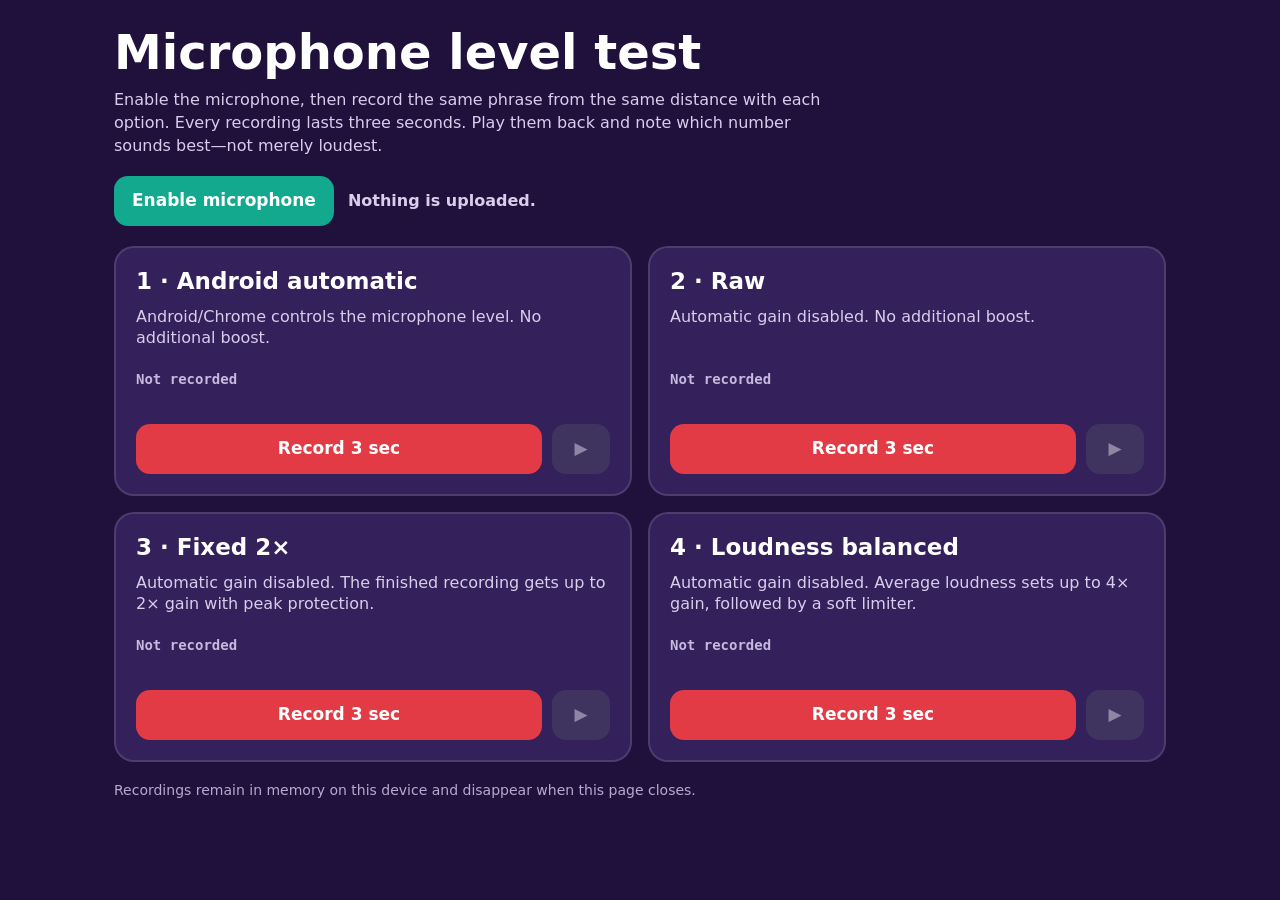
==== calibrate.html @ f77c4a4e "Add microphone calibration page" ====
<!doctype html>
<html lang="en">
  <head>
    <meta charset="UTF-8">
    <meta name="viewport" content="width=device-width, initial-scale=1, viewport-fit=cover">
    <meta name="theme-color" content="#20113c">
    <title>Mixer microphone test</title>
    <style>
      :root { color-scheme:dark; font-family:system-ui,sans-serif; background:#20113c; color:white }
      * { box-sizing:border-box }
      body { max-width:1100px; margin:auto; padding:24px; background:#20113c }
      h1 { margin:0 0 8px; font-size:clamp(28px,5vw,48px) }
      .intro { max-width:720px; margin:0 0 18px; color:#d9cdec; line-height:1.45 }
      .toolbar { display:flex; align-items:center; gap:14px; margin-bottom:20px; flex-wrap:wrap }
      button { min-height:50px; border:0; border-radius:14px; padding:10px 18px; font:800 17px/1 system-ui; color:white; background:#62469a }
      button:disabled { opacity:.45 }
      #permission { background:#12a98e }
      #permission.ready { background:#315e55 }
      #global-status { color:#d9cdec; font-weight:700 }
      .options { display:grid; grid-template-columns:repeat(2,minmax(0,1fr)); gap:16px }
      .option { display:grid; grid-template-rows:auto auto 1fr auto; gap:12px; min-height:250px; padding:20px; border:2px solid #ffffff20; border-radius:20px; background:#34205a }
      .option h2 { margin:0; font-size:23px }
      .option p { margin:0; color:#d9cdec; line-height:1.35 }
      .details { align-self:end; min-height:42px; color:#c7b8df; font:700 14px/1.4 ui-monospace,monospace }
      .actions { display:flex; gap:10px }
      .record { flex:1; background:#e33b46 }
      .record.active { animation:pulse 1s infinite; background:#ff5965 }
      .play { width:58px; padding:0; background:#247fac }
      .play[disabled] { background:#4d4d67 }
      .note { margin:20px 0 0; color:#b8a9d2; font-size:14px }
      @keyframes pulse { 50% { filter:brightness(1.25) } }
      @media (max-width:700px) { body{padding:16px}.options{grid-template-columns:1fr}.option{min-height:225px} }
    </style>
  </head>
  <body>
    <h1>Microphone level test</h1>
    <p class="intro">Enable the microphone, then record the same phrase from the same distance with each option. Every recording lasts three seconds. Play them back and note which number sounds best—not merely loudest.</p>
    <div class="toolbar">
      <button id="permission">Enable microphone</button>
      <span id="global-status" role="status" aria-live="polite">Nothing is uploaded.</span>
    </div>
    <main class="options">
      <section class="option" data-mode="auto">
        <h2>1 · Android automatic</h2>
        <p>Android/Chrome controls the microphone level. No additional boost.</p>
        <div class="details">Not recorded</div>
        <div class="actions"><button class="record">Record 3 sec</button><button class="play" disabled aria-label="Play option 1">▶</button></div>
      </section>
      <section class="option" data-mode="raw">
        <h2>2 · Raw</h2>
        <p>Automatic gain disabled. No additional boost.</p>
        <div class="details">Not recorded</div>
        <div class="actions"><button class="record">Record 3 sec</button><button class="play" disabled aria-label="Play option 2">▶</button></div>
      </section>
      <section class="option" data-mode="double">
        <h2>3 · Fixed 2×</h2>
        <p>Automatic gain disabled. The finished recording gets up to 2× gain with peak protection.</p>
        <div class="details">Not recorded</div>
        <div class="actions"><button class="record">Record 3 sec</button><button class="play" disabled aria-label="Play option 3">▶</button></div>
      </section>
      <section class="option" data-mode="balanced">
        <h2>4 · Loudness balanced</h2>
        <p>Automatic gain disabled. Average loudness sets up to 4× gain, followed by a soft limiter.</p>
        <div class="details">Not recorded</div>
        <div class="actions"><button class="record">Record 3 sec</button><button class="play" disabled aria-label="Play option 4">▶</button></div>
      </section>
    </main>
    <p class="note">Recordings remain in memory on this device and disappear when this page closes.</p>
    <script>
      'use strict';
      const cards = [...document.querySelectorAll('.option')];
      const permission = document.querySelector('#permission');
      const globalStatus = document.querySelector('#global-status');
      const recordings = new Map();
      let context;
      let recording = false;

      function audio() {
        if (!context) context = new (window.AudioContext || window.webkitAudioContext)();
        if (context.state === 'suspended') context.resume();
        return context;
      }

      async function requestStream(autoGainControl) {
        return navigator.mediaDevices.getUserMedia({audio:{echoCancellation:false,noiseSuppression:false,autoGainControl}});
      }

      permission.addEventListener('click', async () => {
        try {
          const stream = await requestStream(true);
          stream.getTracks().forEach(track => track.stop());
          permission.textContent = 'Microphone ready';
          permission.classList.add('ready');
          globalStatus.textContent = 'Record the same phrase four times.';
        } catch (_) {
          globalStatus.textContent = 'Microphone permission was blocked.';
        }
      });

      function stats(buffer) {
        let peak = 0, sum = 0, count = 0;
        for (let channel = 0; channel < buffer.numberOfChannels; channel++) {
          for (const sample of buffer.getChannelData(channel)) {
            const absolute = Math.abs(sample);
            peak = Math.max(peak, absolute);
            if (absolute >= .003) { sum += sample * sample; count++; }
          }
        }
        return {peak, rms:count ? Math.sqrt(sum / count) : 0};
      }

      function fixedGain(buffer, maximum) {
        const before = stats(buffer);
        const gain = before.peak >= .001 ? Math.min(maximum, .95 / before.peak) : 1;
        for (let channel = 0; channel < buffer.numberOfChannels; channel++) {
          const samples = buffer.getChannelData(channel);
          for (let i = 0; i < samples.length; i++) samples[i] *= gain;
        }
        return {buffer, gain};
      }

      async function loudnessBalance(buffer) {
        const before = stats(buffer);
        const gain = before.rms >= .001 ? Math.min(4, .18 / before.rms) : 1;
        const offline = new OfflineAudioContext(buffer.numberOfChannels, buffer.length, buffer.sampleRate);
        const source = offline.createBufferSource();
        const amplifier = offline.createGain();
        const limiter = offline.createDynamicsCompressor();
        source.buffer = buffer;
        amplifier.gain.value = gain;
        limiter.threshold.value = -4;
        limiter.knee.value = 4;
        limiter.ratio.value = 16;
        limiter.attack.value = .002;
        limiter.release.value = .15;
        source.connect(amplifier).connect(limiter).connect(offline.destination);
        source.start();
        return {buffer:await offline.startRendering(), gain};
      }

      async function process(buffer, mode) {
        if (mode === 'double') return fixedGain(buffer, 2);
        if (mode === 'balanced') return loudnessBalance(buffer);
        return {buffer, gain:1};
      }

      function setDisabled(value) {
        cards.forEach(card => card.querySelector('.record').disabled = value);
        permission.disabled = value;
      }

      async function record(card) {
        if (recording) return;
        recording = true;
        setDisabled(true);
        const mode = card.dataset.mode;
        const button = card.querySelector('.record');
        const details = card.querySelector('.details');
        let stream;
        try {
          stream = await requestStream(mode === 'auto');
          const actualAgc = stream.getAudioTracks()[0].getSettings().autoGainControl;
          const chunks = [];
          const recorder = new MediaRecorder(stream);
          recorder.ondataavailable = event => { if (event.data.size) chunks.push(event.data); };
          const stopped = new Promise(resolve => recorder.onstop = resolve);
          recorder.start();
          button.classList.add('active');
          for (let remaining = 3; remaining > 0; remaining--) {
            button.textContent = `Recording ${remaining}…`;
            await new Promise(resolve => setTimeout(resolve, 1000));
          }
          recorder.stop();
          await stopped;
          stream.getTracks().forEach(track => track.stop());
          stream = null;
          const encoded = await new Blob(chunks,{type:recorder.mimeType}).arrayBuffer();
          const decoded = await audio().decodeAudioData(encoded);
          const result = await process(decoded, mode);
          const levels = stats(result.buffer);
          recordings.set(mode, result.buffer);
          details.textContent = `AGC: ${actualAgc ?? 'unreported'} · gain: ${result.gain.toFixed(2)}× · RMS: ${levels.rms.toFixed(3)} · peak: ${levels.peak.toFixed(3)}`;
          card.querySelector('.play').disabled = false;
          globalStatus.textContent = `Option ${cards.indexOf(card) + 1} is ready to play.`;
        } catch (error) {
          details.textContent = 'Recording failed. Check microphone permission.';
          globalStatus.textContent = error.message;
        } finally {
          stream?.getTracks().forEach(track => track.stop());
          button.classList.remove('active');
          button.textContent = 'Record 3 sec';
          recording = false;
          setDisabled(false);
        }
      }

      function play(card) {
        const buffer = recordings.get(card.dataset.mode);
        if (!buffer) return;
        const source = audio().createBufferSource();
        source.buffer = buffer;
        source.connect(audio().destination);
        source.start();
      }

      cards.forEach(card => {
        card.querySelector('.record').addEventListener('click', () => record(card));
        card.querySelector('.play').addEventListener('click', () => play(card));
      });
    </script>
  </body>
</html>
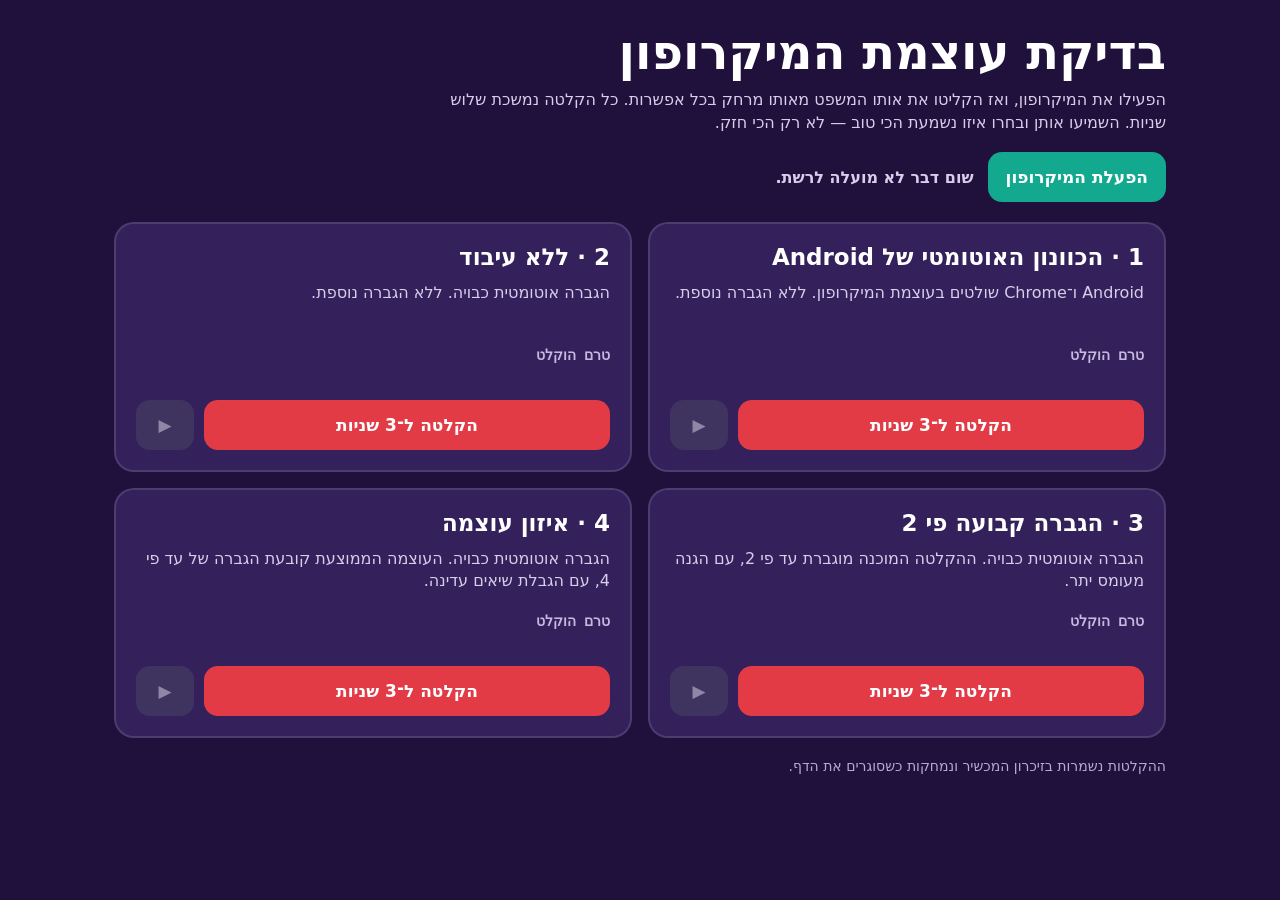
==== commit e67d979a: "Localize interface and add icon toggle" ====
--- a/calibrate.html
+++ b/calibrate.html
@@ -1,10 +1,10 @@
 <!doctype html>
-<html lang="en">
+<html lang="he" dir="rtl">
   <head>
     <meta charset="UTF-8">
     <meta name="viewport" content="width=device-width, initial-scale=1, viewport-fit=cover">
     <meta name="theme-color" content="#20113c">
-    <title>Mixer microphone test</title>
+    <title>בדיקת עוצמת המיקרופון</title>
     <style>
       :root { color-scheme:dark; font-family:system-ui,sans-serif; background:#20113c; color:white }
       * { box-sizing:border-box }
@@ -33,39 +33,39 @@
     </style>
   </head>
   <body>
-    <h1>Microphone level test</h1>
-    <p class="intro">Enable the microphone, then record the same phrase from the same distance with each option. Every recording lasts three seconds. Play them back and note which number sounds best—not merely loudest.</p>
+    <h1>בדיקת עוצמת המיקרופון</h1>
+    <p class="intro">הפעילו את המיקרופון, ואז הקליטו את אותו המשפט מאותו מרחק בכל אפשרות. כל הקלטה נמשכת שלוש שניות. השמיעו אותן ובחרו איזו נשמעת הכי טוב — לא רק הכי חזק.</p>
     <div class="toolbar">
-      <button id="permission">Enable microphone</button>
-      <span id="global-status" role="status" aria-live="polite">Nothing is uploaded.</span>
+      <button id="permission">הפעלת המיקרופון</button>
+      <span id="global-status" role="status" aria-live="polite">שום דבר לא מועלה לרשת.</span>
     </div>
     <main class="options">
       <section class="option" data-mode="auto">
-        <h2>1 · Android automatic</h2>
-        <p>Android/Chrome controls the microphone level. No additional boost.</p>
-        <div class="details">Not recorded</div>
-        <div class="actions"><button class="record">Record 3 sec</button><button class="play" disabled aria-label="Play option 1">▶</button></div>
+        <h2>1 · הכוונון האוטומטי של Android</h2>
+        <p>Android ו־Chrome שולטים בעוצמת המיקרופון. ללא הגברה נוספת.</p>
+        <div class="details">טרם הוקלט</div>
+        <div class="actions"><button class="record">הקלטה ל־3 שניות</button><button class="play" disabled aria-label="השמעת אפשרות 1">▶</button></div>
       </section>
       <section class="option" data-mode="raw">
-        <h2>2 · Raw</h2>
-        <p>Automatic gain disabled. No additional boost.</p>
-        <div class="details">Not recorded</div>
-        <div class="actions"><button class="record">Record 3 sec</button><button class="play" disabled aria-label="Play option 2">▶</button></div>
+        <h2>2 · ללא עיבוד</h2>
+        <p>הגברה אוטומטית כבויה. ללא הגברה נוספת.</p>
+        <div class="details">טרם הוקלט</div>
+        <div class="actions"><button class="record">הקלטה ל־3 שניות</button><button class="play" disabled aria-label="השמעת אפשרות 2">▶</button></div>
       </section>
       <section class="option" data-mode="double">
-        <h2>3 · Fixed 2×</h2>
-        <p>Automatic gain disabled. The finished recording gets up to 2× gain with peak protection.</p>
-        <div class="details">Not recorded</div>
-        <div class="actions"><button class="record">Record 3 sec</button><button class="play" disabled aria-label="Play option 3">▶</button></div>
+        <h2>3 · הגברה קבועה פי 2</h2>
+        <p>הגברה אוטומטית כבויה. ההקלטה המוכנה מוגברת עד פי 2, עם הגנה מעומס יתר.</p>
+        <div class="details">טרם הוקלט</div>
+        <div class="actions"><button class="record">הקלטה ל־3 שניות</button><button class="play" disabled aria-label="השמעת אפשרות 3">▶</button></div>
       </section>
       <section class="option" data-mode="balanced">
-        <h2>4 · Loudness balanced</h2>
-        <p>Automatic gain disabled. Average loudness sets up to 4× gain, followed by a soft limiter.</p>
-        <div class="details">Not recorded</div>
-        <div class="actions"><button class="record">Record 3 sec</button><button class="play" disabled aria-label="Play option 4">▶</button></div>
+        <h2>4 · איזון עוצמה</h2>
+        <p>הגברה אוטומטית כבויה. העוצמה הממוצעת קובעת הגברה של עד פי 4, עם הגבלת שיאים עדינה.</p>
+        <div class="details">טרם הוקלט</div>
+        <div class="actions"><button class="record">הקלטה ל־3 שניות</button><button class="play" disabled aria-label="השמעת אפשרות 4">▶</button></div>
       </section>
     </main>
-    <p class="note">Recordings remain in memory on this device and disappear when this page closes.</p>
+    <p class="note">ההקלטות נשמרות בזיכרון המכשיר ונמחקות כשסוגרים את הדף.</p>
     <script>
       'use strict';
       const cards = [...document.querySelectorAll('.option')];
@@ -89,11 +89,11 @@
         try {
           const stream = await requestStream(true);
           stream.getTracks().forEach(track => track.stop());
-          permission.textContent = 'Microphone ready';
+          permission.textContent = 'המיקרופון מוכן';
           permission.classList.add('ready');
-          globalStatus.textContent = 'Record the same phrase four times.';
+          globalStatus.textContent = 'הקליטו את אותו המשפט ארבע פעמים.';
         } catch (_) {
-          globalStatus.textContent = 'Microphone permission was blocked.';
+          globalStatus.textContent = 'הגישה למיקרופון נחסמה.';
         }
       });
 
@@ -167,7 +167,7 @@
           recorder.start();
           button.classList.add('active');
           for (let remaining = 3; remaining > 0; remaining--) {
-            button.textContent = `Recording ${remaining}…`;
+            button.textContent = `מקליטים… ${remaining}`;
             await new Promise(resolve => setTimeout(resolve, 1000));
           }
           recorder.stop();
@@ -179,16 +179,16 @@
           const result = await process(decoded, mode);
           const levels = stats(result.buffer);
           recordings.set(mode, result.buffer);
-          details.textContent = `AGC: ${actualAgc ?? 'unreported'} · gain: ${result.gain.toFixed(2)}× · RMS: ${levels.rms.toFixed(3)} · peak: ${levels.peak.toFixed(3)}`;
+          details.textContent = `הגברה אוטומטית: ${actualAgc === undefined ? 'לא דווחה' : actualAgc ? 'פועלת' : 'כבויה'} · הגבר: ${result.gain.toFixed(2)}× · ממוצע: ${levels.rms.toFixed(3)} · שיא: ${levels.peak.toFixed(3)}`;
           card.querySelector('.play').disabled = false;
-          globalStatus.textContent = `Option ${cards.indexOf(card) + 1} is ready to play.`;
+          globalStatus.textContent = `אפשרות ${cards.indexOf(card) + 1} מוכנה להשמעה.`;
         } catch (error) {
-          details.textContent = 'Recording failed. Check microphone permission.';
-          globalStatus.textContent = error.message;
+          details.textContent = 'ההקלטה נכשלה. בדקו את ההרשאה למיקרופון.';
+          globalStatus.textContent = 'לא הצלחנו להקליט.';
         } finally {
           stream?.getTracks().forEach(track => track.stop());
           button.classList.remove('active');
-          button.textContent = 'Record 3 sec';
+          button.textContent = 'הקלטה ל־3 שניות';
           recording = false;
           setDisabled(false);
         }
